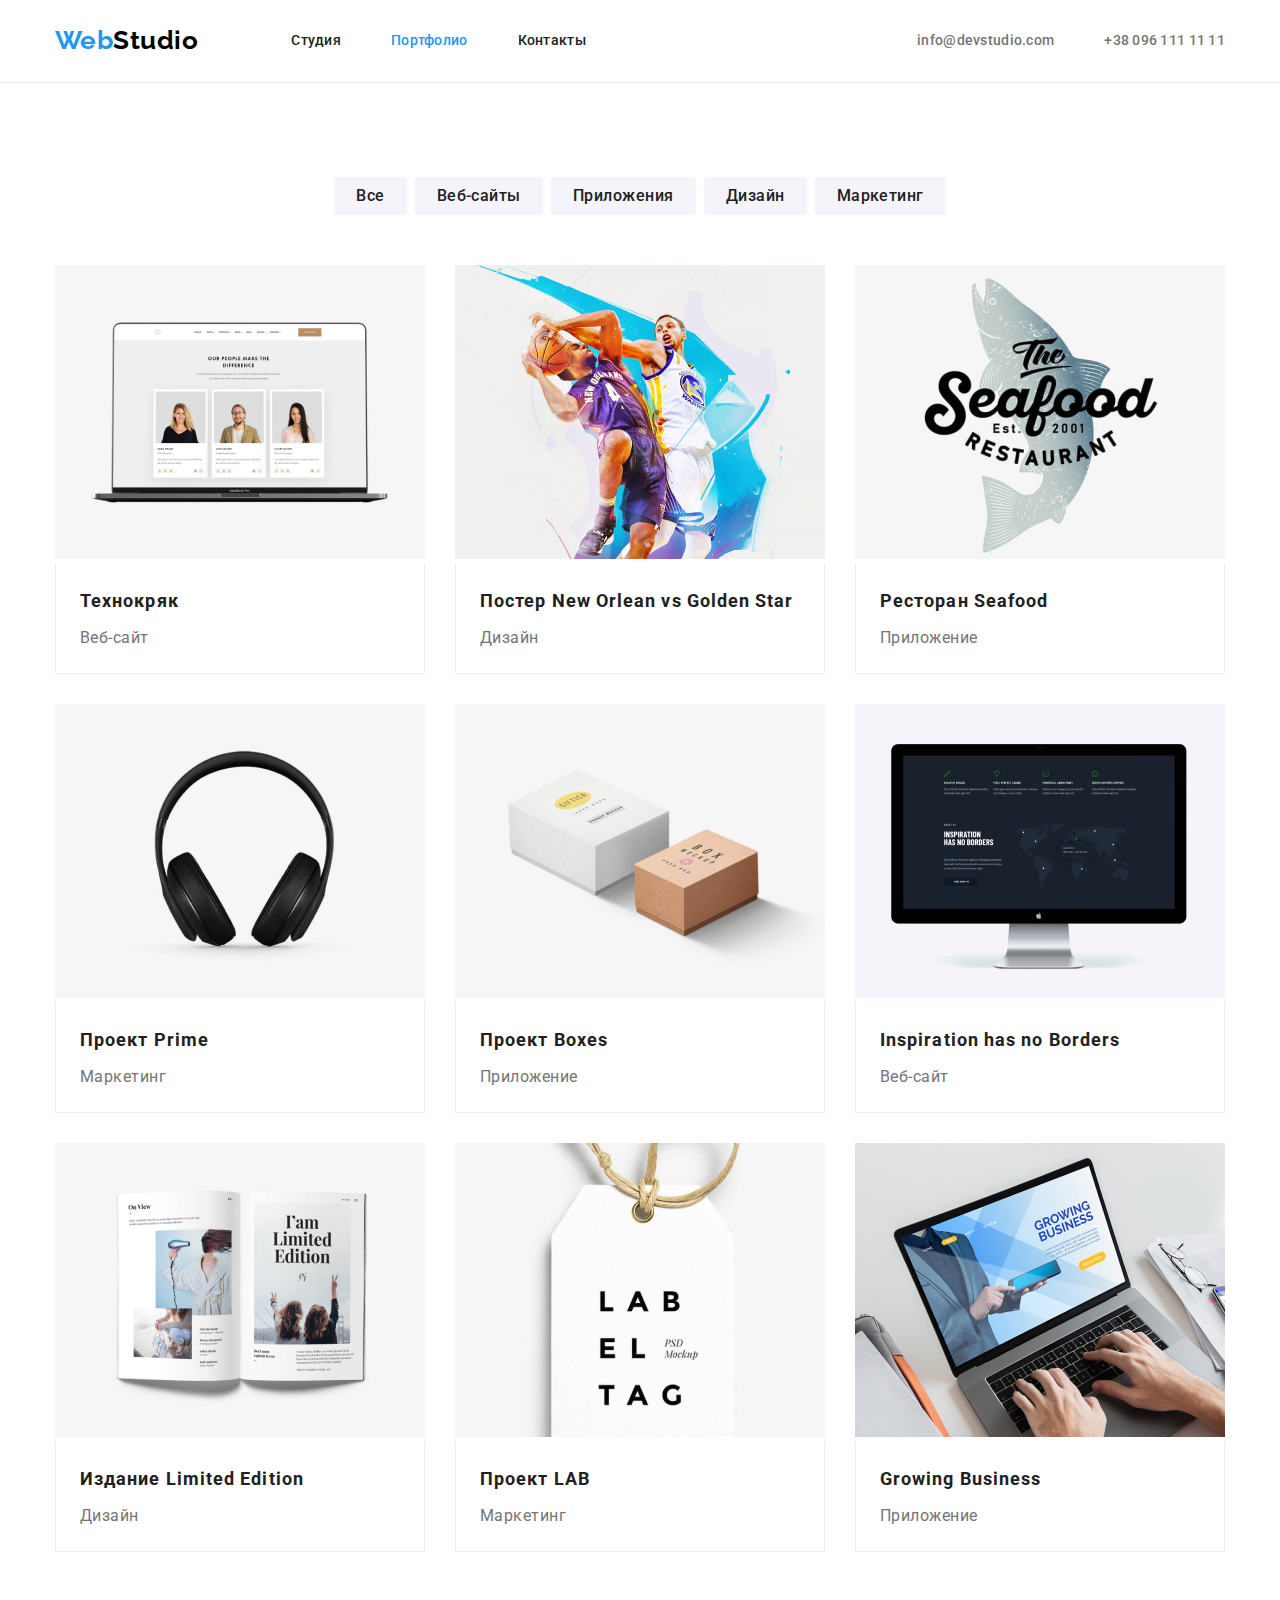
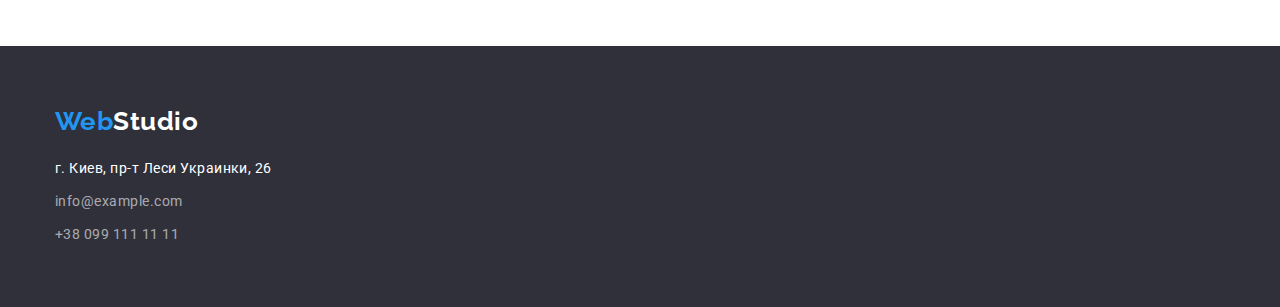
==== portfolio.html @ ecc4beb7 "I copied the repository of the fourth homework" ====
<!DOCTYPE html>
<html lang="ru">
	<head>
		<meta charset="UTF-8" />
		<meta http-equiv="X-UA-Compatible" content="IE=edge" />
		<meta name="viewport" content="width=device-width, initial-scale=1.0" />
		<title>Portfolio</title>
		<link rel="preconnect" href="https://fonts.googleapis.com" />
		<link rel="preconnect" href="https://fonts.gstatic.com" crossorigin />
		<link
			href="https://fonts.googleapis.com/css2?family=Raleway:wght@700&family=Roboto:wght@400;500;700;900&display=swap"
			rel="stylesheet"
		/>
		<link
			rel="stylesheet"
			href="https://cdnjs.cloudflare.com/ajax/libs/modern-normalize/1.1.0/modern-normalize.min.css"
			integrity="sha512-wpPYUAdjBVSE4KJnH1VR1HeZfpl1ub8YT/NKx4PuQ5NmX2tKuGu6U/JRp5y+Y8XG2tV+wKQpNHVUX03MfMFn9Q=="
			crossorigin="anonymous"
			referrerpolicy="no-referrer"
		/>
		<link rel="stylesheet" href="./CSS/styles.css" />
	</head>

	<body>
		<!-- Шапка сторінки -->
		<header class="header">
			<div class="container main-nav">
				<nav class="nav">
					<a href="https://rodvelles.github.io/goit-markup-hw-03/" lang="en" class="logo">
						<span class="caption">Web</span>Studio</a>
					<ul class="site-nav list">
						<li class="item">
							<a href="https://rodvelles.github.io/goit-markup-hw-03/" class="link">Студия</a>
						</li>
						<li class="item"><a href="./portfolio.html" class="link corrent">Портфолио</a></li>
						<li class="item"><a href="" class="link">Контакты</a></li>
					</ul>
				</nav>

				<ul class="more list">
					<li class="item"><a href="mailto:info@devstudio.com" lang="en" class="more-link">info@devstudio.com</a></li>
					<li class="item"><a href="tel:+380961111111" class="more-link">+38 096 111 11 11</a></li>
				</ul>
			</div>
		</header>

		<!-- Унікальний контент сторінки -->
		<main>
			<section class="section">
				<div class="container section-box">
					<!-- Фільтир сторінки -->
					<h1 class="visually-hidden">Портфолио</h1>

					<ul class="buttons list">
						<li class="btn-item"><button type="button" class="btn">Все</button></li>
						<li class="btn-item"><button type="button" class="btn">Веб-сайты</button></li>
						<li class="btn-item"><button type="button" class="btn">Приложения</button></li>
						<li class="btn-item"><button type="button" class="btn">Дизайн</button></li>
						<li class="btn-item"><button type="button" class="btn">Маркетинг</button></li>
					</ul>

					<!-- Галирея -->
					<ul class="items list">
						<li class="item-features">
							<a href="" class="link-content">
								<img src="./images/portfolio1.jpg" alt="Люди в ноутбуке" width="370" />
								<div class="feactures-content">
									<h2 class="subject">Технокряк</h2>
									<p class="subject-text">Веб-сайт</p>
								</div>
							</a>
						</li>
						<li class="item-features">
							<a href="" class="link-content">
								<img src="./images/portfolio2.jpg" alt="Люди играют в баскетбл" width="370" />
								<div class="feactures-content">
									<h2 class="subject">Постер New Orlean vs Golden Star</h2>
									<p class="subject-text">Дизайн</p>
								</div>
							</a>
						</li>
						<li class="item-features">
							<a href="" class="link-content">
								<img src="./images/portfolio3.jpg" alt="Логотип ресторана" width="370" />
								<div class="feactures-content">
									<h2 class="subject">Ресторан Seafood</h2>
									<p class="subject-text">Приложение</p>
								</div>
							</a>
						</li>
						<li class="item-features">
							<a href="" class="link-content">
								<img src="./images/portfolio4.jpg" alt="Наушники" width="370" />
								<div class="feactures-content">
									<h2 class="subject">Проект Prime</h2>
									<p class="subject-text">Маркетинг</p>
								</div>
							</a>
						</li>
						<li class="item-features">
							<a href="" class="link-content">
								<img src="./images/portfolio5.jpg" alt="Две коробки" width="370" />
								<div class="feactures-content">
									<h2 class="subject">Проект Boxes</h2>
									<p class="subject-text">Приложение</p>
								</div>
							</a>
						</li>
						<li class="item-features">
							<a href="" class="link-content">
								<img src="./images/portfolio6.jpg" alt="Монитор от компьютера" width="370" />
								<div class="feactures-content">
									<h2 class="subject">Inspiration has no Borders</h2>
									<p class="subject-text">Веб-сайт</p>
								</div>
							</a>
						</li>
						<li class="item-features">
							<a href="" class="link-content">
								<img src="./images/portfolio7.jpg" alt="Газета" width="370" />
								<div class="feactures-content">
									<h2 class="subject">Издание Limited Edition</h2>
									<p class="subject-text">Дизайн</p>
								</div>
							</a>
						</li>
						<li class="item-features">
							<a href="" class="link-content">
								<img src="./images/portfolio8.jpg" alt="Этикетка" width="370" />
								<div class="feactures-content">
									<h2 class="subject">Проект LAB</h2>
									<p class="subject-text">Маркетинг</p>
								</div>
							</a>
						</li>
						<li class="item-features">
							<a href="" class="link-content">
								<img src="./images/portfolio9.jpg" alt="Работа за ноутбуком" width="370" />
								<div class="feactures-content">
									<h2 class="subject">Growing Business</h2>
									<p class="subject-text">Приложение</p>
								</div>
							</a>
						</li>
					</ul>
				</div>
			</section>
		</main>

		<!-- Нижні дані футера -->
		<footer class="footer">
			<div class="container footer-nav">
				<div>
					<a href="https://rodvelles.github.io/goit-markup-hw-03/" lang="en" class="logo slogan">
						<span class="caption">Web</span>Studio</a>
					<address class="address">
						<ul class="footer-adres list">
							<li class="link-addres">
								<a
									href="https://goo.gl/maps/L85GYHgYwXiJg4kZ8"
									target="_blank"
									rel="noreferrer noopener"
									class="address-map"
								>
									г. Киев, пр-т Леси Украинки, 26
								</a>
							</li>
							<li class="link-addres">
								<a href="mailto:info@example.com" class="address-link">info@example.com</a>
							</li>
							<li class="link-addres">
								<a href="tel:+380991111111" class="address-link">+38 099 111 11 11</a>
							</li>
						</ul>
					</address>
				</div>
			</div>
		</footer>
	</body>
</html>
---- CSS/styles.css ----
/* Основні кольора для текста 
    Голубий колір заголовка #2196F3;
    Чорний колір заголовка #000000;

    Чорний колір тексту #212121;
    Синій колір наведення #2196F3;

    Білий колір тексту #FFFFFF;
    Білий клір кнопки #FFFFFF;
    Синій колір кнопки #2196F3;
    Сірий колір адреси #2196F3;
    Сірий колір доповнення #757575;
    Сірий колр нижньої адреси rgba(255, 255, 255, 0.6);

    Колір сторінки #E5E5E5;
    Колір Плакату #2F303A;
    Колір вікна команди #F5F4FA;

    Колір кнопки фільтра #F5F4FA;

*/

/* Утиліти */
html {
	box-sizing: border-box;
}

*,
*::before,
*::after {
	box-sizing: inherit;
	padding: 0;
	margin: 0;
}

:root {
	--primary-text-color: #757575;
	--title-color: #212121;
	--accent-color: #2196f3;
	--primary-btn-bgc: #f5f4fa;
	--accent-btn-color: #ffffff;
	--primary-icon-color: #AFB1B8;
}

body {
	background-color: #ffffff;
	color: var(--title-color);
	font-family: Roboto, sans-serif;
	letter-spacing: 0.03em;
}

ul {
	list-style: none;
}

.list {
	margin: 0;
	padding: 0;
}

/* Оформлення шапки */
.header {
	padding-top: 25px;
	padding-bottom: 25px;
	border-bottom: 1px solid #ececec;
}

.container {
	margin-left: auto;
	margin-right: auto;
	width: 1200px;
	padding-right: 15px;
	padding-left: 15px;
}

/* Позиціювання шапки */
.nav {
	display: flex;
}

.logo {
	color: #000000;
	font-family: Raleway, sans-seri;
	font-weight: 700;
	font-size: 26px;
	line-height: 1.19;
	text-decoration: none;
}

.caption {
	color: #2196f3;
	font-weight: 700;
	font-size: 26px;
	line-height: 1.19;
}

.main-nav {
	display: flex;
	flex-direction: row;
	align-items: center;
}

/* Сайт зараз */

.site-nav {
	display: flex;
	align-items: center;
	margin-left: 93px;
}

.site-nav .item:not(:last-child) {
	margin-right: 50px;
}

.site-nav .link {
	display: block;
	padding-top: 8px;
	padding-bottom: 8px;

	color: #212121;
	font-weight: 500;
	font-size: 14px;
	line-height: 1.14;
	letter-spacing: 0.02em;
	text-decoration: none;
}

.site-nav .link:hover,
.site-nav .link:focus {
	color: var(--accent-color);
}

.site-nav .link.corrent {
	color: var(--accent-color);
}

/* ПОшта з телефоном */
.more.list {
	margin-left: auto;
	display: flex;
	justify-content: center;
	align-items: center;
}

.more .item:not(:last-child) {
	margin-right: 50px;
}

.icon-nav {
	margin-right: 10px;
}

.more .more-link {
	display: flex;
	justify-content: center;
	align-items: center;

	color: #757575;
	font-weight: 500;
	font-size: 14px;
	line-height: 1.14;
	letter-spacing: 0.02em;
	text-decoration: none;
}

.more .more-link:hover,
.more .more-link:focus {
	color: #2196f3;
	fill: var(--accent-color);
}

/* Герой */
.hero {
	padding-top: 200px;
	padding-bottom: 200px;
	height: 600px;
	max-width: 1600px;
	margin-left: auto;
	margin-right: auto;

	background-image: linear-gradient(to right, rgba(47, 48, 58, 0.4), rgba(47, 48, 58, 0.4)), url(../images/hero.jpg);
	background-repeat: no-repeat;
	background-position: center;
	background-size: cover;

	background-color: #2f303a;
}

.hero .hero-title {
	max-width: 700px;
	margin: 0;
	padding: 0;
	margin-left: auto;
	margin-right: auto;
	margin-bottom: 30px;

	color: #ffffff;
	font-weight: 900;
	font-size: 44px;
	line-height: 1.36;
	text-align: center;
	letter-spacing: 0.06em;
	text-transform: uppercase;
}

.button {
	border-radius: 4px;
	padding: 10px 32px;
	min-width: 200px;
	border: none;
	margin-right: auto;
	margin-left: auto;

	font-family: inherit;
	color: #ffffff;
	background-color: #2196f3;
	font-weight: 700;
	font-size: 16px;
	line-height: 1.88;
	display: flex;
	align-items: center;
	text-align: center;
	letter-spacing: 0.06em;
}

/* Переваги помлуг */
.section {
	padding-top: 94px;
	padding-bottom: 94px;
}

.section .hidden {
	position: absolute;
	width: 1px;
	height: 1px;
	margin: -1px;
	border: 0;
	padding: 0;
	white-space: nowrap;
	clip-path: inset(100%);
	clip: rect(0 0 0 0);
	overflow: hidden;
}

.item-box::before {
	display: block;
	content: "";
	height: 120px;
    background-size: auto;
	background-repeat: no-repeat;
	background-position: center; 
	background: #F5F4FA;
    border-radius: 4px;
	margin-bottom: 30px;
}

.icon-antenna::before{
	background-image: url(../images/SVG/antenna.svg);
    background-size: auto;
	background-repeat: no-repeat;
	background-position: center; 
}

.icon-clock::before {
	background-image: url(../images/SVG/clock.svg);
    background-size: auto;
	background-repeat: no-repeat;
	background-position: center; 
}

.icon-diagram::before {
	background-image: url(../images/SVG/diagram.svg);
    background-size: auto;
	background-repeat: no-repeat;
	background-position: center; 
}

.icon-astronaut::before {
	background-image: url(../images/SVG/astronaut.svg);
    background-size: auto;
	background-repeat: no-repeat;
	background-position: center; 
}

.list-items {
	display: flex;
	justify-content: space-between;
	flex-wrap: wrap;
	margin: 0;
	padding: 0;
}

.item-box {
	width: 270px;
}

.section .section-title {
	margin-top: 0;
	margin-bottom: 50px;

	font-weight: 700;
	font-size: 36px;
	line-height: 1.17;
	text-align: center;
}

.section .section-subtitle {
	margin: 0;
	margin-bottom: 10px;

	font-weight: 700;
	font-size: 14px;
	line-height: 1.14;
	text-transform: uppercase;
}

.section .section-text {
	margin-top: 0;
	margin-bottom: 0;

	color: var(--primary-text-color);
	font-weight: 400;
	font-size: 14px;
	line-height: 1.71;
}

/* Розгляд послуг */
.section.sidebar {
	padding-top: 0;
}

/* Члени команди */
.section.section-team {
	background: #F5F4FA;
}

.team-box {
	width: 270px;
	box-shadow: 0px 1px 3px rgba(0, 0, 0, 0.12), 0px 1px 1px rgba(0, 0, 0, 0.14), 0px 2px 1px rgba(0, 0, 0, 0.2);
    border-radius: 0px 0px 4px 4px;

	background-color: #ffffff;
}

.text-container {
	padding-top: 30px;
	padding-bottom: 30px;
}

.section .section-name {
	margin-bottom: 10px;

	font-weight: 500;
	font-size: 16px;
	line-height: 1.19;
	text-align: center;
}

.section .profession {
	margin-top: 0;
	margin-bottom: 16px;

	color: #757575;
	font-weight: 400;
	font-size: 16px;
	line-height: 1.19;
	text-align: center;
}

.network {
	text-decoration: none;
	display: inline-block;
}

.inst {
	width: 44px;
	height: 44px;
	border-radius: 50%;
	display: flex;
	justify-content: center;
	align-items: center;
	fill: var(--primary-icon-color);
}

.network:not(:last-child){
	margin-right: 10px;
}
.net {
	display: flex;
	justify-content: center;
	align-items: center;
}

.inst:focus,
.inst:hover {
	fill: var(--accent-btn-color);
	background-color: var(--accent-color);
}

/* База клієнтів */
.section-client {
	padding-top: 94px;
	padding-bottom: 94px;

	background-color: #ffffff;
}

/* Футер */
.footer {
	background-color: #2f303a;
	padding-top: 60px;
	padding-bottom: 60px;
}

.footer-nav {
	display: flex;
}

.logo.slogan {
	color: #ffffff;
}

.address {
	margin-top: 20px;
}

.link-addres:not(:last-child) {
	margin-bottom: 9px;
}

.address .address-map {
	color: #ffffff;
	font-style: normal;
	font-weight: 400;
	font-size: 14px;
	line-height: 1.71;
	text-decoration: none;
}

.address .address-link {
	font-style: normal;
	font-weight: 400;
	font-size: 14px;
	line-height: 1.71;
	color: rgba(255, 255, 255, 0.6);
	text-decoration: none;
}

.address .address-link:hover,
.address .address-link:focus {
	color: var(--accent-color);
}

/* Портфоліо */
.visually-hidden {
	position: absolute;
	width: 1px;
	height: 1px;
	margin: -1px;
	border: 0;
	padding: 0;
	white-space: nowrap;
	clip-path: inset(100%);
	clip: rect(0 0 0 0);
	overflow: hidden;
}

/* Фільтир */

.buttons {
	display: flex;
	justify-content: center;
	margin-top: 0;
	margin-bottom: 50px;
}

.buttons .btn-item:not(:last-child) {
	margin-right: 8px;
}

.buttons .btn {
	border-radius: 4px;
	padding: 6px 22px;
	border: none;

	font-family: inherit;
	color: var(--title-color);
	background-color: var(--primary-btn-bgc);
	font-weight: 500;
	font-size: 16px;
	line-height: 1.62;
	text-align: center;
	letter-spacing: 0.03em;
}

.buttons .btn:hover,
.buttons .btn:focus {
	color: var(--accent-btn-color);
	background-color: var(--accent-color);
}

/* Список проектів */
.items {
	display: flex;
	flex-wrap: wrap;
	justify-content: center;
}

.items .item-features:not(:nth-child(n + 7)) {
	margin-bottom: 30px;
}

.items .item-features:not(:nth-child(3n)) {
	margin-right: 30px;
}

.link-content {
	text-decoration: none;
}

.feactures-content {
	padding: 20px 24px;
	border: 1px solid #eeeeee;
	border-top: none;
	background-color: #ffffff;
}

.items .subject {
	margin-bottom: 4px;
	text-align: start;

	color: var(--title-color);
	font-weight: 700;
	font-size: 18px;
	line-height: 2;
	letter-spacing: 0.06em;
}

.items .subject-text {
	color: var(--primary-text-color);
	font-weight: 400;
	font-size: 16px;
	line-height: 1.88;
}
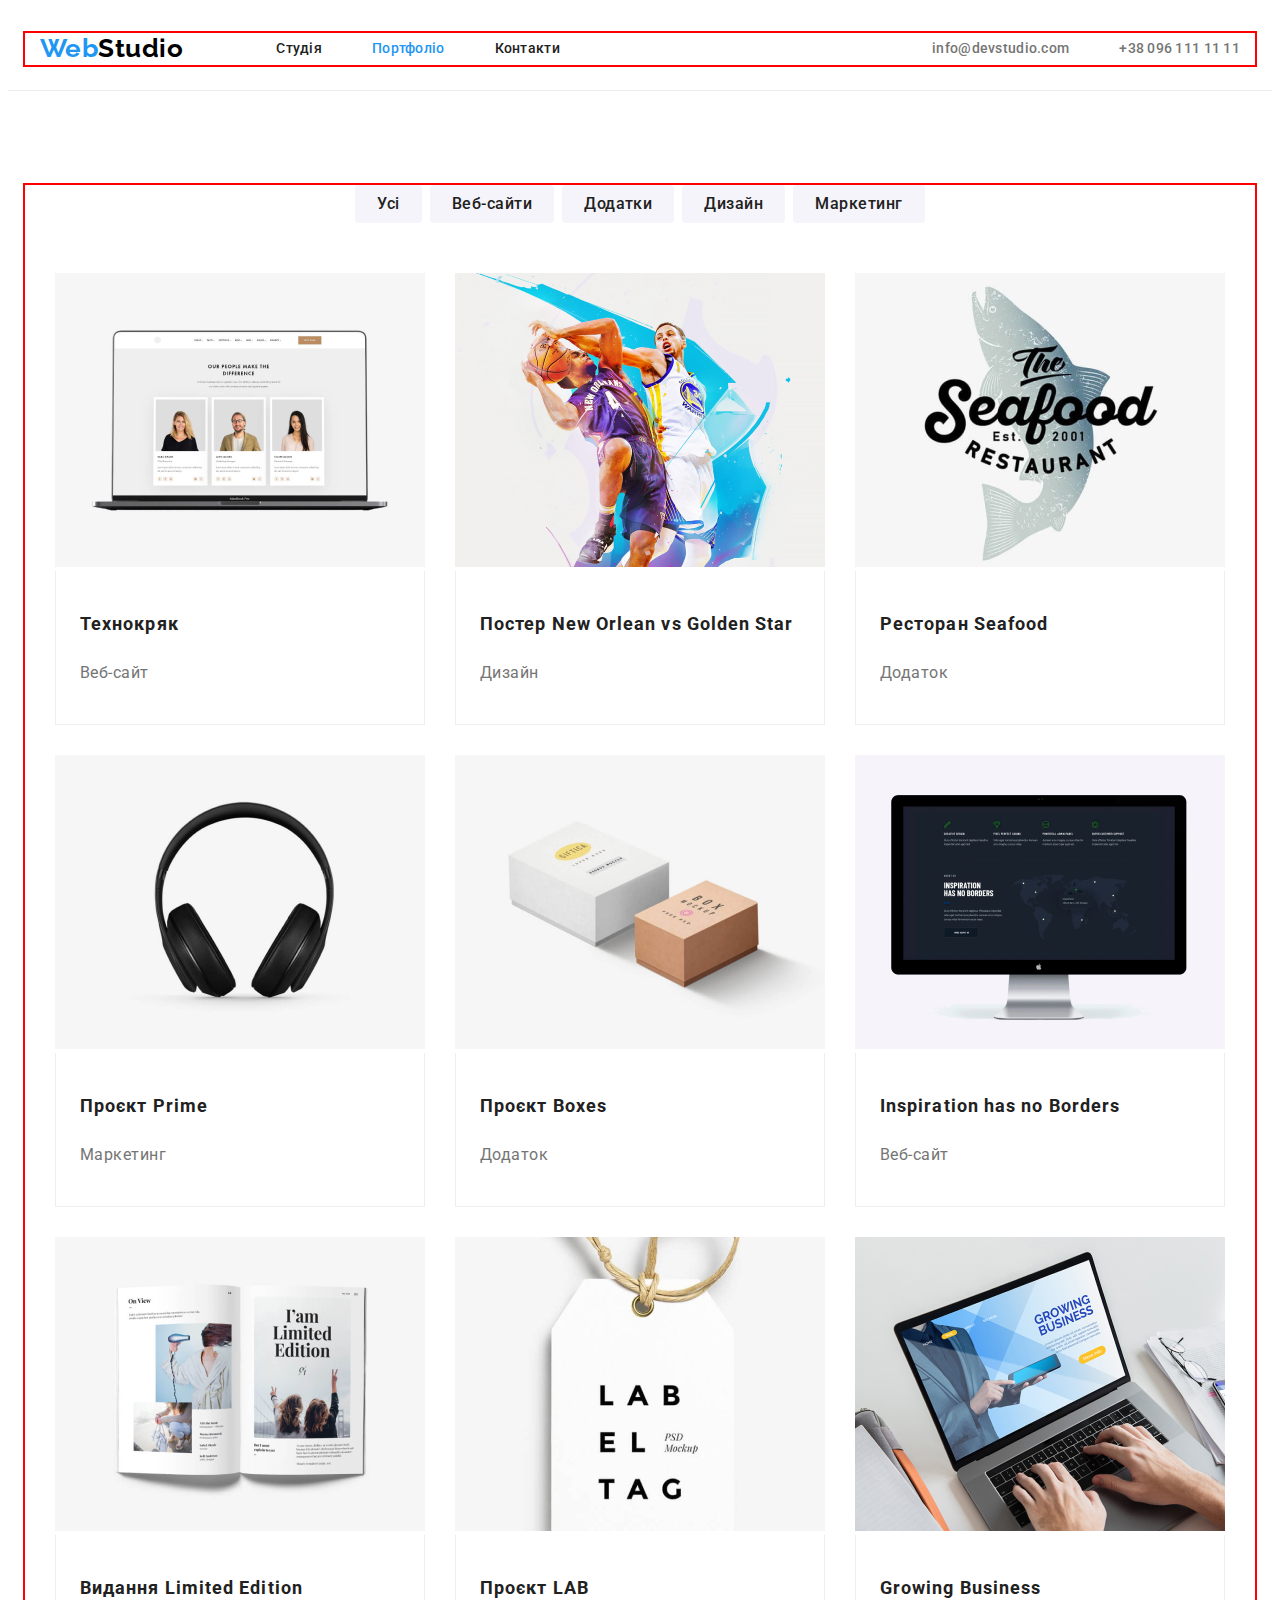
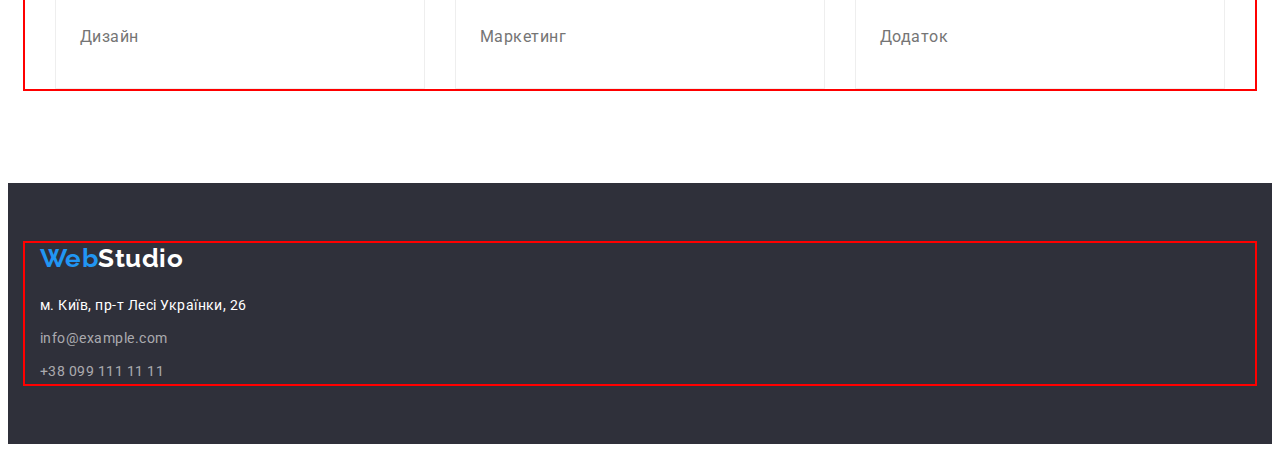
==== commit 67bbd4ad: "Переоформлення тесту" ====
--- a/portfolio.html
+++ b/portfolio.html
@@ -22,7 +22,9 @@
 	</head>
 
 	<body>
-		<!-- Шапка сторінки -->
+
+		<!-- --------------- Шапка сторінки --------------- -->
+
 		<header class="header">
 			<div class="container main-nav">
 				<nav class="nav">
@@ -30,10 +32,10 @@
 						<span class="caption">Web</span>Studio</a>
 					<ul class="site-nav list">
 						<li class="item">
-							<a href="https://rodvelles.github.io/goit-markup-hw-03/" class="link">Студия</a>
+							<a href="https://rodvelles.github.io/goit-markup-hw-03/" class="link">Студія</a>
 						</li>
-						<li class="item"><a href="./portfolio.html" class="link corrent">Портфолио</a></li>
-						<li class="item"><a href="" class="link">Контакты</a></li>
+						<li class="item"><a href="./portfolio.html" class="link corrent">Портфоліо</a></li>
+						<li class="item"><a href="" class="link">Контакти</a></li>
 					</ul>
 				</nav>
 
@@ -44,17 +46,18 @@
 			</div>
 		</header>
 
-		<!-- Унікальний контент сторінки -->
+		<!-- --------------- Унікальний контент сторінки --------------- -->
+
 		<main>
 			<section class="section">
 				<div class="container section-box">
 					<!-- Фільтир сторінки -->
-					<h1 class="visually-hidden">Портфолио</h1>
+					<h1 class="visually-hidden">Портфоліо</h1>
 
 					<ul class="buttons list">
-						<li class="btn-item"><button type="button" class="btn">Все</button></li>
-						<li class="btn-item"><button type="button" class="btn">Веб-сайты</button></li>
-						<li class="btn-item"><button type="button" class="btn">Приложения</button></li>
+						<li class="btn-item"><button type="button" class="btn">Усі</button></li>
+						<li class="btn-item"><button type="button" class="btn">Веб-сайти</button></li>
+						<li class="btn-item"><button type="button" class="btn">Додатки</button></li>
 						<li class="btn-item"><button type="button" class="btn">Дизайн</button></li>
 						<li class="btn-item"><button type="button" class="btn">Маркетинг</button></li>
 					</ul>
@@ -84,7 +87,7 @@
 								<img src="./images/portfolio3.jpg" alt="Логотип ресторана" width="370" />
 								<div class="feactures-content">
 									<h2 class="subject">Ресторан Seafood</h2>
-									<p class="subject-text">Приложение</p>
+									<p class="subject-text">Додаток</p>
 								</div>
 							</a>
 						</li>
@@ -92,7 +95,7 @@
 							<a href="" class="link-content">
 								<img src="./images/portfolio4.jpg" alt="Наушники" width="370" />
 								<div class="feactures-content">
-									<h2 class="subject">Проект Prime</h2>
+									<h2 class="subject">Проєкт Prime</h2>
 									<p class="subject-text">Маркетинг</p>
 								</div>
 							</a>
@@ -101,8 +104,8 @@
 							<a href="" class="link-content">
 								<img src="./images/portfolio5.jpg" alt="Две коробки" width="370" />
 								<div class="feactures-content">
-									<h2 class="subject">Проект Boxes</h2>
-									<p class="subject-text">Приложение</p>
+									<h2 class="subject">Проєкт Boxes</h2>
+									<p class="subject-text">Додаток</p>
 								</div>
 							</a>
 						</li>
@@ -119,7 +122,7 @@
 							<a href="" class="link-content">
 								<img src="./images/portfolio7.jpg" alt="Газета" width="370" />
 								<div class="feactures-content">
-									<h2 class="subject">Издание Limited Edition</h2>
+									<h2 class="subject">Видання Limited Edition</h2>
 									<p class="subject-text">Дизайн</p>
 								</div>
 							</a>
@@ -128,7 +131,7 @@
 							<a href="" class="link-content">
 								<img src="./images/portfolio8.jpg" alt="Этикетка" width="370" />
 								<div class="feactures-content">
-									<h2 class="subject">Проект LAB</h2>
+									<h2 class="subject">Проєкт LAB</h2>
 									<p class="subject-text">Маркетинг</p>
 								</div>
 							</a>
@@ -138,7 +141,7 @@
 								<img src="./images/portfolio9.jpg" alt="Работа за ноутбуком" width="370" />
 								<div class="feactures-content">
 									<h2 class="subject">Growing Business</h2>
-									<p class="subject-text">Приложение</p>
+									<p class="subject-text">Додаток</p>
 								</div>
 							</a>
 						</li>
@@ -147,7 +150,8 @@
 			</section>
 		</main>
 
-		<!-- Нижні дані футера -->
+		<!-- --------------- Нижні дані футера --------------- -->
+
 		<footer class="footer">
 			<div class="container footer-nav">
 				<div>
@@ -162,7 +166,7 @@
 									rel="noreferrer noopener"
 									class="address-map"
 								>
-									г. Киев, пр-т Леси Украинки, 26
+								м. Київ, пр-т Лесі Українки, 26
 								</a>
 							</li>
 							<li class="link-addres">
--- a/CSS/styles.css
+++ b/CSS/styles.css
@@ -20,18 +20,7 @@
 
 */
 
-/* Утиліти */
-html {
-	box-sizing: border-box;
-}
-
-*,
-*::before,
-*::after {
-	box-sizing: inherit;
-	padding: 0;
-	margin: 0;
-}
+/* --------------- Утиліти ---------------  */
 
 :root {
 	--primary-text-color: #757575;
@@ -39,7 +28,6 @@
 	--accent-color: #2196f3;
 	--primary-btn-bgc: #f5f4fa;
 	--accent-btn-color: #ffffff;
-	--primary-icon-color: #AFB1B8;
 }
 
 body {
@@ -56,13 +44,6 @@
 .list {
 	margin: 0;
 	padding: 0;
-}
-
-/* Оформлення шапки */
-.header {
-	padding-top: 25px;
-	padding-bottom: 25px;
-	border-bottom: 1px solid #ececec;
 }
 
 .container {
@@ -71,12 +52,22 @@
 	width: 1200px;
 	padding-right: 15px;
 	padding-left: 15px;
-}
-
-/* Позиціювання шапки */
+	outline: 2px solid red;
+}
+
+/* --------------- Оформлення шапки ---------------  */
+
+.header {
+	padding-top: 25px;
+	padding-bottom: 25px;
+	border-bottom: 1px solid #ececec;
+}
+
 .nav {
 	display: flex;
 }
+
+/* --------------- Логотип сайту ---------------  */
 
 .logo {
 	color: #000000;
@@ -93,21 +84,19 @@
 	font-size: 26px;
 	line-height: 1.19;
 }
-
 .main-nav {
 	display: flex;
 	flex-direction: row;
 	align-items: center;
 }
 
-/* Сайт зараз */
+/* --------------- Сайт зараз ---------------  */
 
 .site-nav {
 	display: flex;
 	align-items: center;
 	margin-left: 93px;
 }
-
 .site-nav .item:not(:last-child) {
 	margin-right: 50px;
 }
@@ -134,26 +123,21 @@
 	color: var(--accent-color);
 }
 
-/* ПОшта з телефоном */
-.more.list {
+/* --------------- Контактні дані ---------------  */
+
+.more {
 	margin-left: auto;
 	display: flex;
-	justify-content: center;
-	align-items: center;
 }
 
 .more .item:not(:last-child) {
 	margin-right: 50px;
 }
 
-.icon-nav {
-	margin-right: 10px;
-}
-
 .more .more-link {
-	display: flex;
-	justify-content: center;
-	align-items: center;
+	display: block;
+	padding-top: 8px;
+	padding-bottom: 8px;
 
 	color: #757575;
 	font-weight: 500;
@@ -166,23 +150,14 @@
 .more .more-link:hover,
 .more .more-link:focus {
 	color: #2196f3;
-	fill: var(--accent-color);
-}
-
-/* Герой */
+}
+
+/* --------------- Герой ---------------  */
+
 .hero {
 	padding-top: 200px;
 	padding-bottom: 200px;
-	height: 600px;
-	max-width: 1600px;
-	margin-left: auto;
-	margin-right: auto;
-
-	background-image: linear-gradient(to right, rgba(47, 48, 58, 0.4), rgba(47, 48, 58, 0.4)), url(../images/hero.jpg);
-	background-repeat: no-repeat;
-	background-position: center;
-	background-size: cover;
-
+	margin: 0;
 	background-color: #2f303a;
 }
 
@@ -211,7 +186,7 @@
 	margin-right: auto;
 	margin-left: auto;
 
-	font-family: inherit;
+	font-family: Roboto;
 	color: #ffffff;
 	background-color: #2196f3;
 	font-weight: 700;
@@ -223,7 +198,8 @@
 	letter-spacing: 0.06em;
 }
 
-/* Переваги помлуг */
+/* --------------- Переваги помлуг ---------------  */
+
 .section {
 	padding-top: 94px;
 	padding-bottom: 94px;
@@ -242,46 +218,6 @@
 	overflow: hidden;
 }
 
-.item-box::before {
-	display: block;
-	content: "";
-	height: 120px;
-    background-size: auto;
-	background-repeat: no-repeat;
-	background-position: center; 
-	background: #F5F4FA;
-    border-radius: 4px;
-	margin-bottom: 30px;
-}
-
-.icon-antenna::before{
-	background-image: url(../images/SVG/antenna.svg);
-    background-size: auto;
-	background-repeat: no-repeat;
-	background-position: center; 
-}
-
-.icon-clock::before {
-	background-image: url(../images/SVG/clock.svg);
-    background-size: auto;
-	background-repeat: no-repeat;
-	background-position: center; 
-}
-
-.icon-diagram::before {
-	background-image: url(../images/SVG/diagram.svg);
-    background-size: auto;
-	background-repeat: no-repeat;
-	background-position: center; 
-}
-
-.icon-astronaut::before {
-	background-image: url(../images/SVG/astronaut.svg);
-    background-size: auto;
-	background-repeat: no-repeat;
-	background-position: center; 
-}
-
 .list-items {
 	display: flex;
 	justify-content: space-between;
@@ -324,22 +260,10 @@
 	line-height: 1.71;
 }
 
-/* Розгляд послуг */
+/* --------------- Розгляд послуг ---------------  */
+
 .section.sidebar {
 	padding-top: 0;
-}
-
-/* Члени команди */
-.section.section-team {
-	background: #F5F4FA;
-}
-
-.team-box {
-	width: 270px;
-	box-shadow: 0px 1px 3px rgba(0, 0, 0, 0.12), 0px 1px 1px rgba(0, 0, 0, 0.14), 0px 2px 1px rgba(0, 0, 0, 0.2);
-    border-radius: 0px 0px 4px 4px;
-
-	background-color: #ffffff;
 }
 
 .text-container {
@@ -347,6 +271,8 @@
 	padding-bottom: 30px;
 }
 
+/* --------------- Члени команди ---------------  */
+
 .section .section-name {
 	margin-bottom: 10px;
 
@@ -358,7 +284,7 @@
 
 .section .profession {
 	margin-top: 0;
-	margin-bottom: 16px;
+	margin-bottom: 0;
 
 	color: #757575;
 	font-weight: 400;
@@ -367,45 +293,8 @@
 	text-align: center;
 }
 
-.network {
-	text-decoration: none;
-	display: inline-block;
-}
-
-.inst {
-	width: 44px;
-	height: 44px;
-	border-radius: 50%;
-	display: flex;
-	justify-content: center;
-	align-items: center;
-	fill: var(--primary-icon-color);
-}
-
-.network:not(:last-child){
-	margin-right: 10px;
-}
-.net {
-	display: flex;
-	justify-content: center;
-	align-items: center;
-}
-
-.inst:focus,
-.inst:hover {
-	fill: var(--accent-btn-color);
-	background-color: var(--accent-color);
-}
-
-/* База клієнтів */
-.section-client {
-	padding-top: 94px;
-	padding-bottom: 94px;
-
-	background-color: #ffffff;
-}
-
-/* Футер */
+/* --------------- Футер ---------------  */
+
 .footer {
 	background-color: #2f303a;
 	padding-top: 60px;
@@ -451,7 +340,8 @@
 	color: var(--accent-color);
 }
 
-/* Портфоліо */
+/* --------------- Портфоліо ---------------  */
+
 .visually-hidden {
 	position: absolute;
 	width: 1px;
@@ -465,7 +355,7 @@
 	overflow: hidden;
 }
 
-/* Фільтир */
+/* --------------- Фільтир ---------------  */
 
 .buttons {
 	display: flex;
@@ -483,7 +373,7 @@
 	padding: 6px 22px;
 	border: none;
 
-	font-family: inherit;
+	font-family: Roboto;
 	color: var(--title-color);
 	background-color: var(--primary-btn-bgc);
 	font-weight: 500;
@@ -499,7 +389,8 @@
 	background-color: var(--accent-color);
 }
 
-/* Список проектів */
+/* --------------- Список проектів ---------------  */
+
 .items {
 	display: flex;
 	flex-wrap: wrap;
@@ -541,4 +432,4 @@
 	font-weight: 400;
 	font-size: 16px;
 	line-height: 1.88;
-}+}
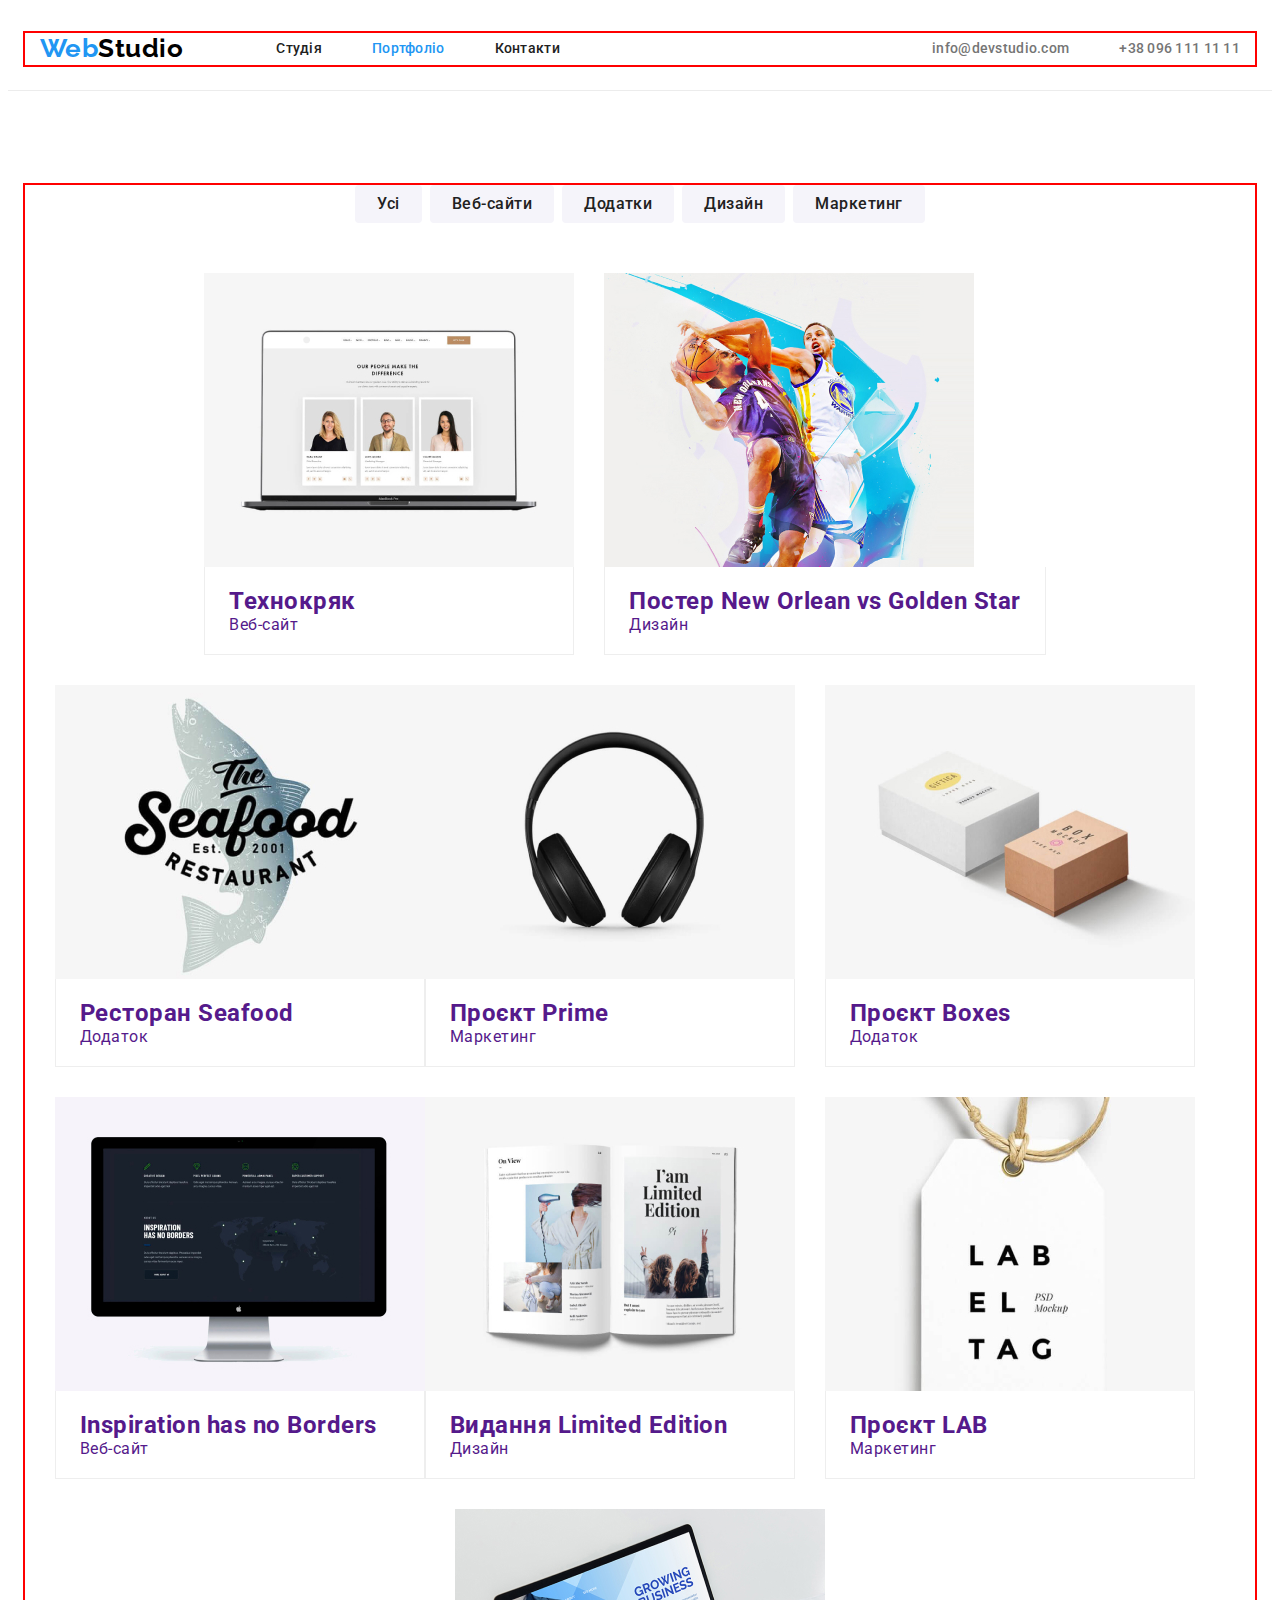
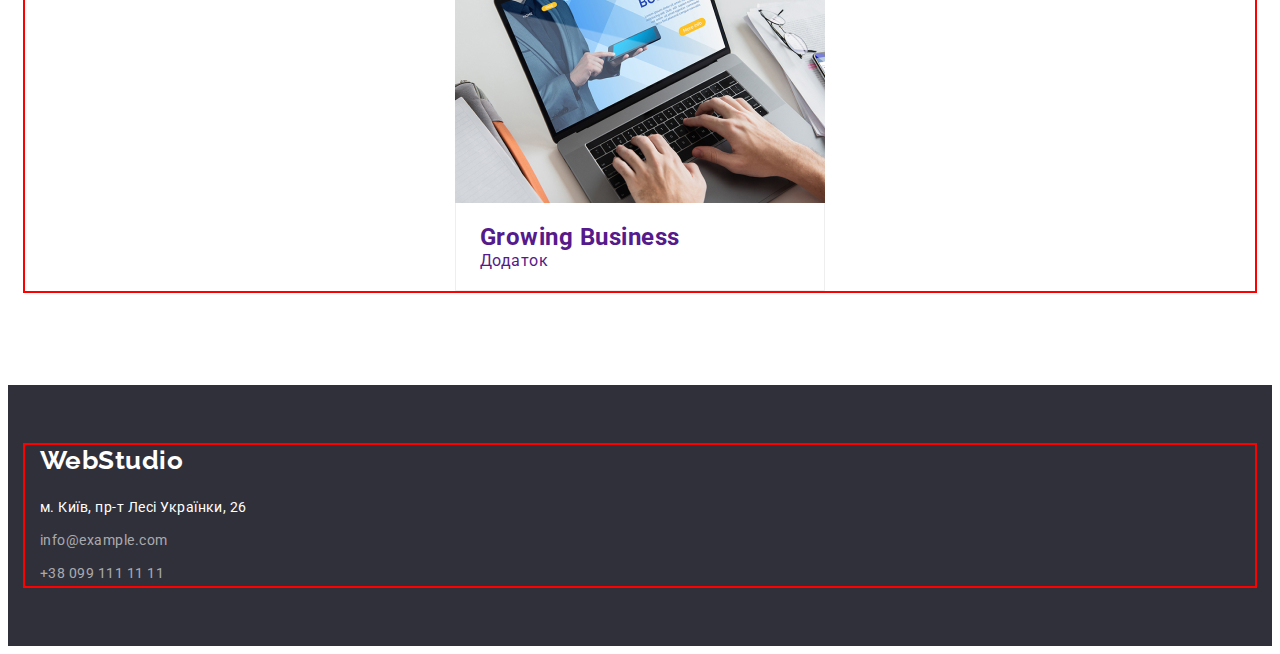
==== commit e817bba3: "Все поламав" ====
--- a/portfolio.html
+++ b/portfolio.html
@@ -21,27 +21,40 @@
 		<link rel="stylesheet" href="./CSS/styles.css" />
 	</head>
 
+<!-- --------------- Основне тіло --------------- -->
+
 	<body>
 
 		<!-- --------------- Шапка сторінки --------------- -->
 
 		<header class="header">
 			<div class="container main-nav">
+	
+				<!-- --------------- Навігація сайту --------------- -->
+	
 				<nav class="nav">
 					<a href="https://rodvelles.github.io/goit-markup-hw-03/" lang="en" class="logo">
-						<span class="caption">Web</span>Studio</a>
+						<span class="logo-caption">Web</span>Studio
+					</a>
 					<ul class="site-nav list">
-						<li class="item">
-							<a href="https://rodvelles.github.io/goit-markup-hw-03/" class="link">Студія</a>
+						<li class="site-nav-item">
+							<a href="./index.html" class="site-nav-link link">Студія</a>
 						</li>
-						<li class="item"><a href="./portfolio.html" class="link corrent">Портфоліо</a></li>
-						<li class="item"><a href="" class="link">Контакти</a></li>
+						<li class="site-nav-item">
+							<a href="./portfolio.html" class="site-nav-link corrent link">Портфоліо</a>
+						</li>
+						<li class="site-nav-item">
+							<a href="" class="site-nav-link link">Контакти</a>
+						</li>
 					</ul>
 				</nav>
-
-				<ul class="more list">
-					<li class="item"><a href="mailto:info@devstudio.com" lang="en" class="more-link">info@devstudio.com</a></li>
-					<li class="item"><a href="tel:+380961111111" class="more-link">+38 096 111 11 11</a></li>
+	
+				<!-- --------------- Контактна інформація --------------- -->
+	
+				<ul class="kontakt list">
+					<li class="kontakt-item"><a href="mailto:info@devstudio.com" lang="en" class="kontakt-link">info@devstudio.com</a>
+					</li>
+					<li class="kontakt-item"><a href="tel:+380961111111" class="kontakt-link">+38 096 111 11 11</a></li>
 				</ul>
 			</div>
 		</header>
@@ -51,20 +64,22 @@
 		<main>
 			<section class="section">
 				<div class="container section-box">
-					<!-- Фільтир сторінки -->
+
+					<!-- ---------------  Фільтир сторінки --------------- -->
+					
 					<h1 class="visually-hidden">Портфоліо</h1>
 
-					<ul class="buttons list">
-						<li class="btn-item"><button type="button" class="btn">Усі</button></li>
-						<li class="btn-item"><button type="button" class="btn">Веб-сайти</button></li>
-						<li class="btn-item"><button type="button" class="btn">Додатки</button></li>
-						<li class="btn-item"><button type="button" class="btn">Дизайн</button></li>
-						<li class="btn-item"><button type="button" class="btn">Маркетинг</button></li>
+					<ul class="buttons-gallery list">
+						<li class="btn-gallery"><button type="button" class="btn">Усі</button></li>
+						<li class="btn-gallery"><button type="button" class="btn">Веб-сайти</button></li>
+						<li class="btn-gallery"><button type="button" class="btn">Додатки</button></li>
+						<li class="btn-gallery"><button type="button" class="btn">Дизайн</button></li>
+						<li class="btn-gallery"><button type="button" class="btn">Маркетинг</button></li>
 					</ul>
 
 					<!-- Галирея -->
-					<ul class="items list">
-						<li class="item-features">
+					<ul class="gallery-list list">
+						<li class="item-gallery">
 							<a href="" class="link-content">
 								<img src="./images/portfolio1.jpg" alt="Люди в ноутбуке" width="370" />
 								<div class="feactures-content">
@@ -73,7 +88,7 @@
 								</div>
 							</a>
 						</li>
-						<li class="item-features">
+						<li class="item-gallery">
 							<a href="" class="link-content">
 								<img src="./images/portfolio2.jpg" alt="Люди играют в баскетбл" width="370" />
 								<div class="feactures-content">
@@ -82,7 +97,7 @@
 								</div>
 							</a>
 						</li>
-						<li class="item-features">
+						<li class="item-gallery">
 							<a href="" class="link-content">
 								<img src="./images/portfolio3.jpg" alt="Логотип ресторана" width="370" />
 								<div class="feactures-content">
@@ -91,7 +106,7 @@
 								</div>
 							</a>
 						</li>
-						<li class="item-features">
+						<li class="item-gallery">
 							<a href="" class="link-content">
 								<img src="./images/portfolio4.jpg" alt="Наушники" width="370" />
 								<div class="feactures-content">
@@ -100,7 +115,7 @@
 								</div>
 							</a>
 						</li>
-						<li class="item-features">
+						<li class="item-gallery">
 							<a href="" class="link-content">
 								<img src="./images/portfolio5.jpg" alt="Две коробки" width="370" />
 								<div class="feactures-content">
@@ -109,7 +124,7 @@
 								</div>
 							</a>
 						</li>
-						<li class="item-features">
+						<li class="item-gallery">
 							<a href="" class="link-content">
 								<img src="./images/portfolio6.jpg" alt="Монитор от компьютера" width="370" />
 								<div class="feactures-content">
@@ -118,7 +133,7 @@
 								</div>
 							</a>
 						</li>
-						<li class="item-features">
+						<li class="item-gallery">
 							<a href="" class="link-content">
 								<img src="./images/portfolio7.jpg" alt="Газета" width="370" />
 								<div class="feactures-content">
@@ -127,7 +142,7 @@
 								</div>
 							</a>
 						</li>
-						<li class="item-features">
+						<li class="item-gallery">
 							<a href="" class="link-content">
 								<img src="./images/portfolio8.jpg" alt="Этикетка" width="370" />
 								<div class="feactures-content">
@@ -136,7 +151,7 @@
 								</div>
 							</a>
 						</li>
-						<li class="item-features">
+						<li class="item-gallery">
 							<a href="" class="link-content">
 								<img src="./images/portfolio9.jpg" alt="Работа за ноутбуком" width="370" />
 								<div class="feactures-content">
--- a/CSS/styles.css
+++ b/CSS/styles.css
@@ -30,317 +30,33 @@
 	--accent-btn-color: #ffffff;
 }
 
-body {
-	background-color: #ffffff;
-	color: var(--title-color);
-	font-family: Roboto, sans-serif;
-	letter-spacing: 0.03em;
-}
-
-ul {
+h1,
+h2,
+h3,
+h4,
+h5,
+h6,
+p {
+	margin: 0;
+}
+
+button {
+	cursor: pointer;
+}
+
+img {
+	display: block;
+}
+
+.list {
 	list-style: none;
-}
-
-.list {
 	margin: 0;
 	padding: 0;
 }
 
-.container {
-	margin-left: auto;
-	margin-right: auto;
-	width: 1200px;
-	padding-right: 15px;
-	padding-left: 15px;
-	outline: 2px solid red;
-}
-
-/* --------------- Оформлення шапки ---------------  */
-
-.header {
-	padding-top: 25px;
-	padding-bottom: 25px;
-	border-bottom: 1px solid #ececec;
-}
-
-.nav {
-	display: flex;
-}
-
-/* --------------- Логотип сайту ---------------  */
-
-.logo {
-	color: #000000;
-	font-family: Raleway, sans-seri;
-	font-weight: 700;
-	font-size: 26px;
-	line-height: 1.19;
-	text-decoration: none;
-}
-
-.caption {
-	color: #2196f3;
-	font-weight: 700;
-	font-size: 26px;
-	line-height: 1.19;
-}
-.main-nav {
-	display: flex;
-	flex-direction: row;
-	align-items: center;
-}
-
-/* --------------- Сайт зараз ---------------  */
-
-.site-nav {
-	display: flex;
-	align-items: center;
-	margin-left: 93px;
-}
-.site-nav .item:not(:last-child) {
-	margin-right: 50px;
-}
-
-.site-nav .link {
-	display: block;
-	padding-top: 8px;
-	padding-bottom: 8px;
-
-	color: #212121;
-	font-weight: 500;
-	font-size: 14px;
-	line-height: 1.14;
-	letter-spacing: 0.02em;
-	text-decoration: none;
-}
-
-.site-nav .link:hover,
-.site-nav .link:focus {
-	color: var(--accent-color);
-}
-
-.site-nav .link.corrent {
-	color: var(--accent-color);
-}
-
-/* --------------- Контактні дані ---------------  */
-
-.more {
-	margin-left: auto;
-	display: flex;
-}
-
-.more .item:not(:last-child) {
-	margin-right: 50px;
-}
-
-.more .more-link {
-	display: block;
-	padding-top: 8px;
-	padding-bottom: 8px;
-
-	color: #757575;
-	font-weight: 500;
-	font-size: 14px;
-	line-height: 1.14;
-	letter-spacing: 0.02em;
-	text-decoration: none;
-}
-
-.more .more-link:hover,
-.more .more-link:focus {
-	color: #2196f3;
-}
-
-/* --------------- Герой ---------------  */
-
-.hero {
-	padding-top: 200px;
-	padding-bottom: 200px;
-	margin: 0;
-	background-color: #2f303a;
-}
-
-.hero .hero-title {
-	max-width: 700px;
-	margin: 0;
-	padding: 0;
-	margin-left: auto;
-	margin-right: auto;
-	margin-bottom: 30px;
-
-	color: #ffffff;
-	font-weight: 900;
-	font-size: 44px;
-	line-height: 1.36;
-	text-align: center;
-	letter-spacing: 0.06em;
-	text-transform: uppercase;
-}
-
-.button {
-	border-radius: 4px;
-	padding: 10px 32px;
-	min-width: 200px;
-	border: none;
-	margin-right: auto;
-	margin-left: auto;
-
-	font-family: Roboto;
-	color: #ffffff;
-	background-color: #2196f3;
-	font-weight: 700;
-	font-size: 16px;
-	line-height: 1.88;
-	display: flex;
-	align-items: center;
-	text-align: center;
-	letter-spacing: 0.06em;
-}
-
-/* --------------- Переваги помлуг ---------------  */
-
-.section {
-	padding-top: 94px;
-	padding-bottom: 94px;
-}
-
-.section .hidden {
-	position: absolute;
-	width: 1px;
-	height: 1px;
-	margin: -1px;
-	border: 0;
-	padding: 0;
-	white-space: nowrap;
-	clip-path: inset(100%);
-	clip: rect(0 0 0 0);
-	overflow: hidden;
-}
-
-.list-items {
-	display: flex;
-	justify-content: space-between;
-	flex-wrap: wrap;
-	margin: 0;
-	padding: 0;
-}
-
-.item-box {
-	width: 270px;
-}
-
-.section .section-title {
-	margin-top: 0;
-	margin-bottom: 50px;
-
-	font-weight: 700;
-	font-size: 36px;
-	line-height: 1.17;
-	text-align: center;
-}
-
-.section .section-subtitle {
-	margin: 0;
-	margin-bottom: 10px;
-
-	font-weight: 700;
-	font-size: 14px;
-	line-height: 1.14;
-	text-transform: uppercase;
-}
-
-.section .section-text {
-	margin-top: 0;
-	margin-bottom: 0;
-
-	color: var(--primary-text-color);
-	font-weight: 400;
-	font-size: 14px;
-	line-height: 1.71;
-}
-
-/* --------------- Розгляд послуг ---------------  */
-
-.section.sidebar {
-	padding-top: 0;
-}
-
-.text-container {
-	padding-top: 30px;
-	padding-bottom: 30px;
-}
-
-/* --------------- Члени команди ---------------  */
-
-.section .section-name {
-	margin-bottom: 10px;
-
-	font-weight: 500;
-	font-size: 16px;
-	line-height: 1.19;
-	text-align: center;
-}
-
-.section .profession {
-	margin-top: 0;
-	margin-bottom: 0;
-
-	color: #757575;
-	font-weight: 400;
-	font-size: 16px;
-	line-height: 1.19;
-	text-align: center;
-}
-
-/* --------------- Футер ---------------  */
-
-.footer {
-	background-color: #2f303a;
-	padding-top: 60px;
-	padding-bottom: 60px;
-}
-
-.footer-nav {
-	display: flex;
-}
-
-.logo.slogan {
-	color: #ffffff;
-}
-
-.address {
-	margin-top: 20px;
-}
-
-.link-addres:not(:last-child) {
-	margin-bottom: 9px;
-}
-
-.address .address-map {
-	color: #ffffff;
-	font-style: normal;
-	font-weight: 400;
-	font-size: 14px;
-	line-height: 1.71;
-	text-decoration: none;
-}
-
-.address .address-link {
-	font-style: normal;
-	font-weight: 400;
-	font-size: 14px;
-	line-height: 1.71;
-	color: rgba(255, 255, 255, 0.6);
-	text-decoration: none;
-}
-
-.address .address-link:hover,
-.address .address-link:focus {
-	color: var(--accent-color);
-}
-
-/* --------------- Портфоліо ---------------  */
+.link {
+	text-decoration: none;
+}
 
 .visually-hidden {
 	position: absolute;
@@ -355,20 +71,322 @@
 	overflow: hidden;
 }
 
+
+/* --------------- Контент сторінки ---------------  */
+
+body {
+	background-color: #ffffff;
+	color: var(--title-color);
+	font-family: Roboto, sans-serif;
+	letter-spacing: 0.03em;
+}
+
+.container {
+	margin-left: auto;
+	margin-right: auto;
+	width: 1200px;
+	padding-right: 15px;
+	padding-left: 15px;
+	outline: 2px solid red;
+}
+
+.section {
+	padding-top: 94px;
+	padding-bottom: 94px;
+}
+
+/* --------------- Оформлення шапки ---------------  */
+
+.header {
+	padding-top: 25px;
+	padding-bottom: 25px;
+	border-bottom: 1px solid #ececec;
+}
+
+.nav {
+	display: flex;
+}
+
+/* --------------- Логотип сайту ---------------  */
+
+.logo {
+	color: #000000;
+	font-family: Raleway, sans-seri;
+	font-weight: 700;
+	font-size: 26px;
+	line-height: 1.19;
+	text-decoration: none;
+}
+
+.logo-caption {
+	color: #2196f3;
+	font-weight: 700;
+	font-size: 26px;
+	line-height: 1.19;
+}
+.main-nav {
+	display: flex;
+	flex-direction: row;
+	align-items: center;
+}
+
+/* --------------- Сайт зараз ---------------  */
+
+.site-nav {
+	display: flex;
+	align-items: center;
+	margin-left: 93px;
+}
+.site-nav-item:not(:last-child) {
+	margin-right: 50px;
+}
+
+.site-nav-link  {
+	display: block;
+	padding-top: 8px;
+	padding-bottom: 8px;
+
+	color: #212121;
+	font-weight: 500;
+	font-size: 14px;
+	line-height: 1.14;
+	letter-spacing: 0.02em;
+	text-decoration: none;
+}
+
+.site-nav-link:hover,
+.site-nav-link:focus {
+	color: var(--accent-color);
+}
+
+.site-nav-link.corrent {
+	color: var(--accent-color);
+}
+
+/* --------------- Контактні дані ---------------  */
+
+.kontakt {
+	margin-left: auto;
+	display: flex;
+}
+
+.kontakt-item:not(:last-child) {
+	margin-right: 50px;
+}
+
+.kontakt-link {
+	display: block;
+	padding-top: 8px;
+	padding-bottom: 8px;
+
+	color: #757575;
+	font-weight: 500;
+	font-size: 14px;
+	line-height: 1.14;
+	letter-spacing: 0.02em;
+	text-decoration: none;
+}
+
+.kontakt-link:hover,
+.kontakt-link:focus {
+	color: #2196f3;
+}
+
+/* --------------- Герой ---------------  */
+
+.hero {
+	padding-top: 200px;
+	padding-bottom: 200px;
+	margin: 0;
+	background-color: #2f303a;
+}
+
+.hero .hero-title {
+	max-width: 700px;
+	margin-left: auto;
+	margin-right: auto;
+	margin-bottom: 30px;
+
+	color: #ffffff;
+	font-weight: 900;
+	font-size: 44px;
+	line-height: 1.36;
+	text-align: center;
+	letter-spacing: 0.06em;
+	text-transform: uppercase;
+}
+
+.button {
+	border-radius: 4px;
+	padding: 10px 32px;
+	min-width: 200px;
+	border: none;
+	margin-right: auto;
+	margin-left: auto;
+	display: block;
+	align-items: center;
+	text-align: center;
+
+	font-family: Roboto;
+	color: #ffffff;
+	background-color: #2196f3;
+	font-weight: 700;
+	font-size: 16px;
+	line-height: 1.88;
+	letter-spacing: 0.06em;
+}
+
+.button:hover,
+.button:focus {
+	background: #188CE8;
+}
+
+/* --------------- Переваги помлуг ---------------  */
+
+.advantages-items {
+	display: flex;
+	justify-content: space-between;
+	flex-wrap: wrap;
+}
+
+.advantages-box {
+	width: 270px;
+}
+
+.advantages-subtitle {
+	margin: 0;
+	margin-bottom: 10px;
+
+	font-weight: 700;
+	font-size: 14px;
+	line-height: 1.14;
+	text-transform: uppercase;
+}
+
+.advantages-text {
+	color: var(--primary-text-color);
+	font-weight: 400;
+	font-size: 14px;
+	line-height: 1.71;
+}
+
+/* --------------- Розгляд послуг ---------------  */
+
+.section-title {
+	margin-bottom: 50px;
+
+	font-weight: 700;
+	font-size: 36px;
+	line-height: 1.17;
+	text-align: center;
+}
+
+.service-list {
+	display: flex;
+}
+
+.service-item {
+	margin-right: 30px;
+}
+
+.service-item:last-child {
+	margin-right: 0;
+}
+
+/* --------------- Члени команди ---------------  */
+
+.team-list {
+	display: flex;
+	justify-content: center;
+	gap: 30px;
+}
+
+.team-container {
+	padding-top: 30px;
+	padding-bottom: 30px;
+}
+
+.team-name {
+	margin-bottom: 10px;
+
+	font-weight: 500;
+	font-size: 16px;
+	line-height: 1.19;
+	text-align: center;
+}
+
+.team-text {
+	color: #757575;
+	font-weight: 400;
+	font-size: 16px;
+	line-height: 1.19;
+	text-align: center;
+}
+
+/* --------------- Футер ---------------  */
+
+.footer {
+	background-color: #2f303a;
+	padding-top: 60px;
+	padding-bottom: 60px;
+}
+
+.footer-nav {
+	display: flex;
+}
+
+.logo.slogan {
+	color: #ffffff;
+}
+
+.address {
+	margin-top: 20px;
+}
+
+.link-addres:not(:last-child) {
+	margin-bottom: 9px;
+}
+
+.address .address-map {
+	color: #ffffff;
+	font-style: normal;
+	font-weight: 400;
+	font-size: 14px;
+	line-height: 1.71;
+	text-decoration: none;
+}
+
+.address .address-link {
+	font-style: normal;
+	font-weight: 400;
+	font-size: 14px;
+	line-height: 1.71;
+	color: rgba(255, 255, 255, 0.6);
+	text-decoration: none;
+}
+
+.address .address-link:hover,
+.address .address-link:focus {
+	color: var(--accent-color);
+}
+
+
+/* --------------- Портфоліо ---------------  */
+
+
 /* --------------- Фільтир ---------------  */
 
-.buttons {
+.buttons-gallery {
 	display: flex;
 	justify-content: center;
-	margin-top: 0;
 	margin-bottom: 50px;
 }
 
-.buttons .btn-item:not(:last-child) {
+.btn-gallery:not(:last-child) {
 	margin-right: 8px;
 }
 
-.buttons .btn {
+.btn {
 	border-radius: 4px;
 	padding: 6px 22px;
 	border: none;
@@ -383,25 +401,25 @@
 	letter-spacing: 0.03em;
 }
 
-.buttons .btn:hover,
-.buttons .btn:focus {
+.btn:hover,
+.btn:focus {
 	color: var(--accent-btn-color);
 	background-color: var(--accent-color);
 }
 
 /* --------------- Список проектів ---------------  */
 
-.items {
+.gallery-list {
 	display: flex;
 	flex-wrap: wrap;
 	justify-content: center;
 }
 
-.items .item-features:not(:nth-child(n + 7)) {
+.item-gallery:not(:nth-child(n + 7)) {
 	margin-bottom: 30px;
 }
 
-.items .item-features:not(:nth-child(3n)) {
+.item-gallery:not(:nth-child(3n)) {
 	margin-right: 30px;
 }
 
